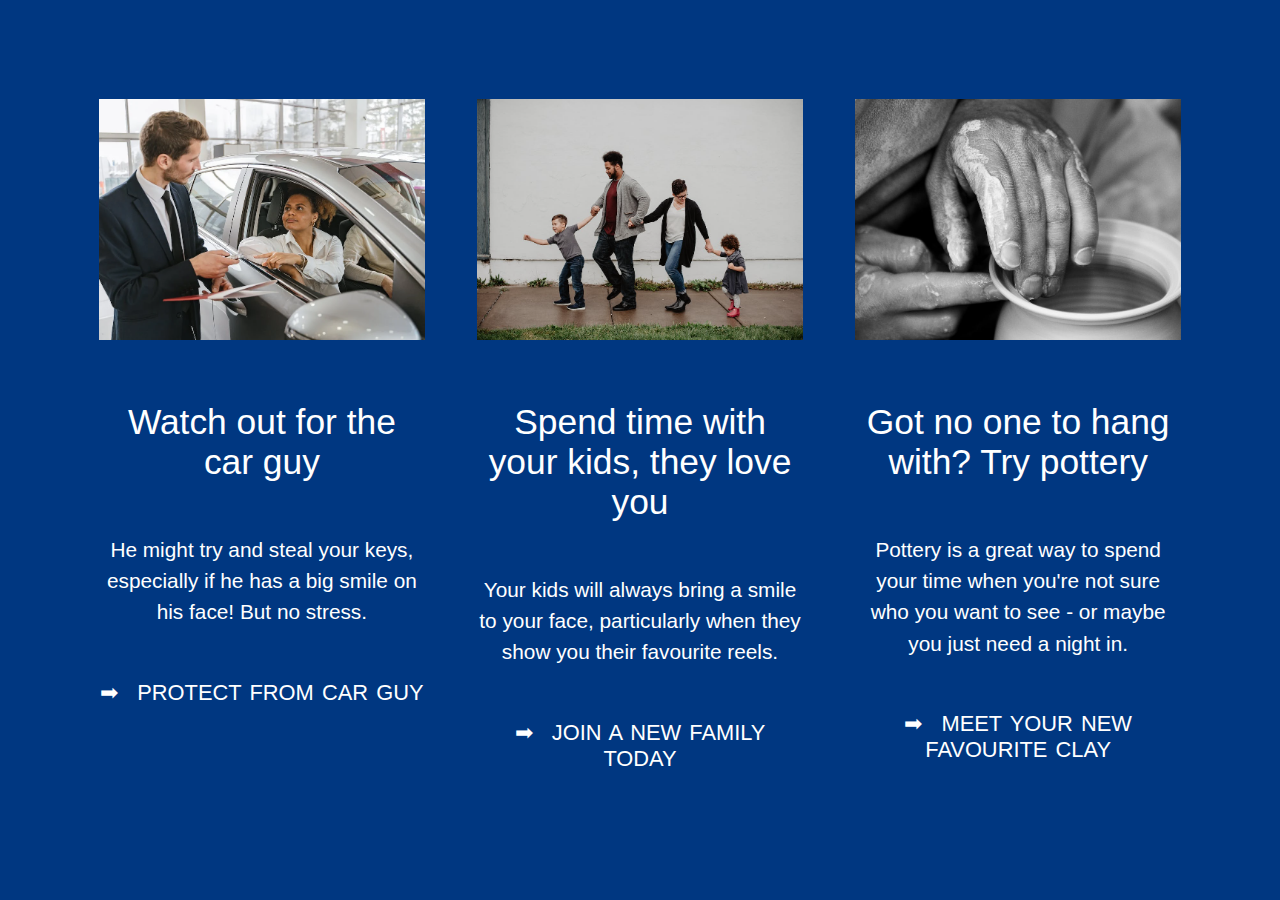
==== task1/index.html @ da8631eb "task 1 complete" ====
<!DOCTYPE html>
<html>
<head>
    <title>page.png</title>
    <meta name="viewport" content="width=device-width, initial-scale=1.0">
    <link rel="stylesheet" type="text/css" href="styles.css">
</head>
<body>
    <div class="wrapper">
        <div class="container">
            <img src="assets/img1.png" alt="Car Guy">
            <h1>Watch out for the car guy</h1>
            <p>He might try and steal your keys, especially if he has a big smile on his face! But no stress.</p>
            <a href="#" class="button"><span class="arrow">➡ </span>PROTECT FROM CAR GUY</a>
        </div>
        <div class="container">
            <img src="assets/img2.png" alt="Kids">
            <h1>Spend time with your kids, they love you</h1>
            <p>Your kids will always bring a smile to your face, particularly when they show you their favourite reels.</p>
            <a href="#" class="button"><span class="arrow">➡ </span>JOIN A NEW FAMILY TODAY</a>
        </div>
        <div class="container">
            <img src="assets/img3.png" alt="Potty Hands">
            <h1>Got no one to hang with? Try pottery</h1>
            <p>Pottery is a great way to spend your time when you're not sure who you want to see - or maybe you just need a night in.</p>
            <a href="#" class="button"><span class="arrow">➡ </span>MEET YOUR NEW FAVOURITE CLAY</a>
        </div>
    </div>
</body>
</html>
---- task1/styles.css ----
body {
    margin: 0px;
    height: 100%;
    background-color: #003781;
    color: #ffffff;
    font-family: Arial;
    font-size: 1.3em;
}
.wrapper {
    display: flex;
    justify-content: space-between;
    margin-left: 3.5em;
    margin-right: 3.5em;
    margin-top: 0.5em;
    margin-bottom: 0.5em;
}
.container {
    display: inline-block;
    max-width: max-content;
    flex: 1em;
    margin: 0.75em;
    padding: 0.5em;
    border-radius: 10px;
    text-align: center;
    justify-content: center;
}
.container p {
    margin-top: 2.5em;
    margin-bottom: 2.5em;
    line-height: 1.5em;
}
.container img {
    display: block;
    width: 100%;
    height: auto;
    margin-top: 3em;
    margin-bottom: 3em;
}
h1 {
    font-size: 1.7em;
    font-weight: normal;
}
.button {
    border: none;
    background-color: transparent;
    color: #ffffff;
    text-decoration: none;
    font-size: 1.05em;
    word-spacing: 0.1em;
}
.arrow {
    margin-right: 0.5em;
}
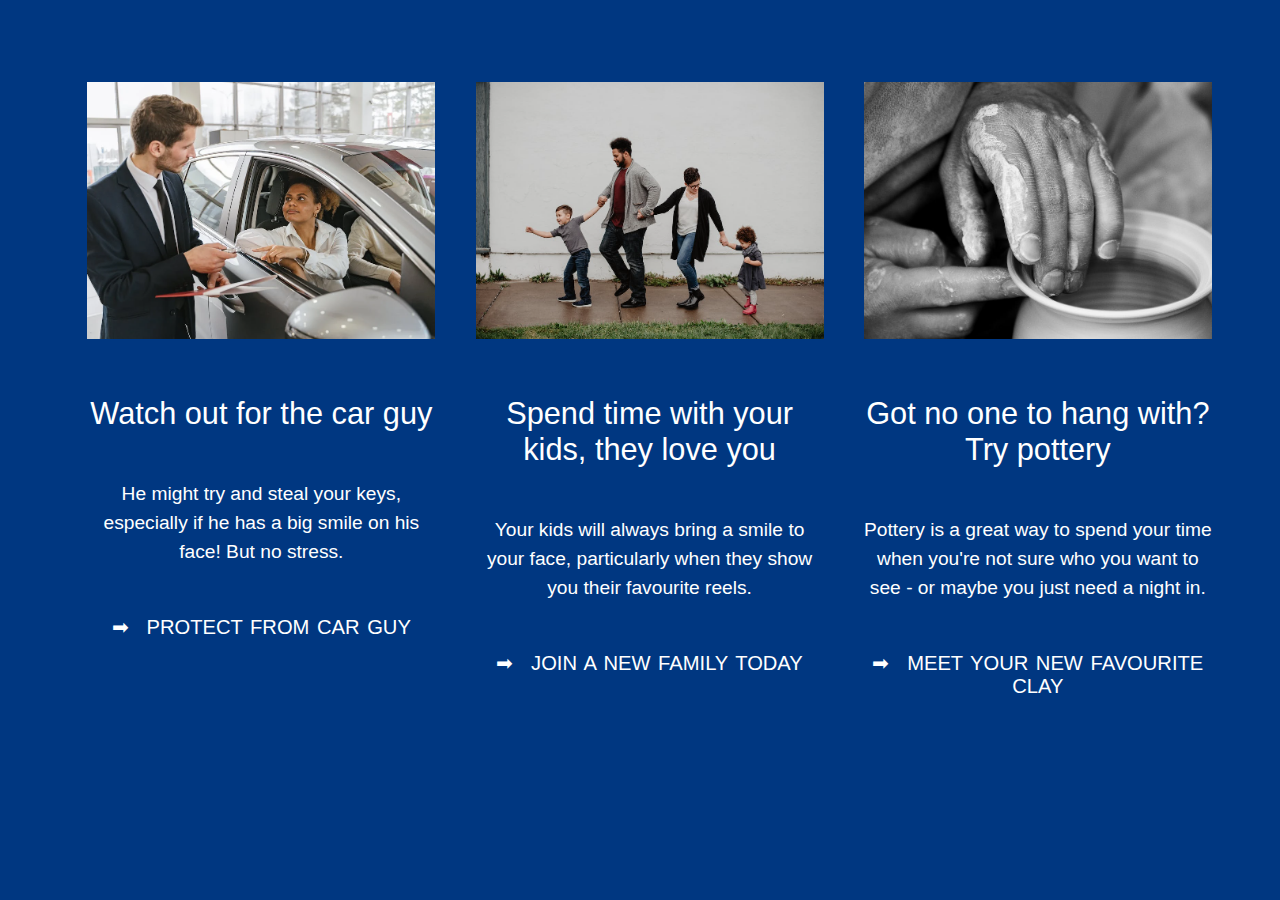
==== commit 4710c359: "task 2 complete and edited task 1 to fit task dimensions" ====
--- a/task1/index.html
+++ b/task1/index.html
@@ -1,7 +1,7 @@
 <!DOCTYPE html>
 <html>
 <head>
-    <title>page.png</title>
+    <title>page1</title>
     <meta name="viewport" content="width=device-width, initial-scale=1.0">
     <link rel="stylesheet" type="text/css" href="styles.css">
 </head>
--- a/task1/styles.css
+++ b/task1/styles.css
@@ -4,13 +4,13 @@
     background-color: #003781;
     color: #ffffff;
     font-family: Arial;
-    font-size: 1.3em;
+    font-size: 1.2em;
 }
 .wrapper {
     display: flex;
     justify-content: space-between;
     margin-left: 3.5em;
-    margin-right: 3.5em;
+    margin-right: 2.5em;
     margin-top: 0.5em;
     margin-bottom: 0.5em;
 }
@@ -19,7 +19,8 @@
     max-width: max-content;
     flex: 1em;
     margin: 0.75em;
-    padding: 0.5em;
+    padding-left: 0.3em;
+    padding-right: 0.3em;
     border-radius: 10px;
     text-align: center;
     justify-content: center;
@@ -37,7 +38,7 @@
     margin-bottom: 3em;
 }
 h1 {
-    font-size: 1.7em;
+    font-size: 1.6em;
     font-weight: normal;
 }
 .button {
